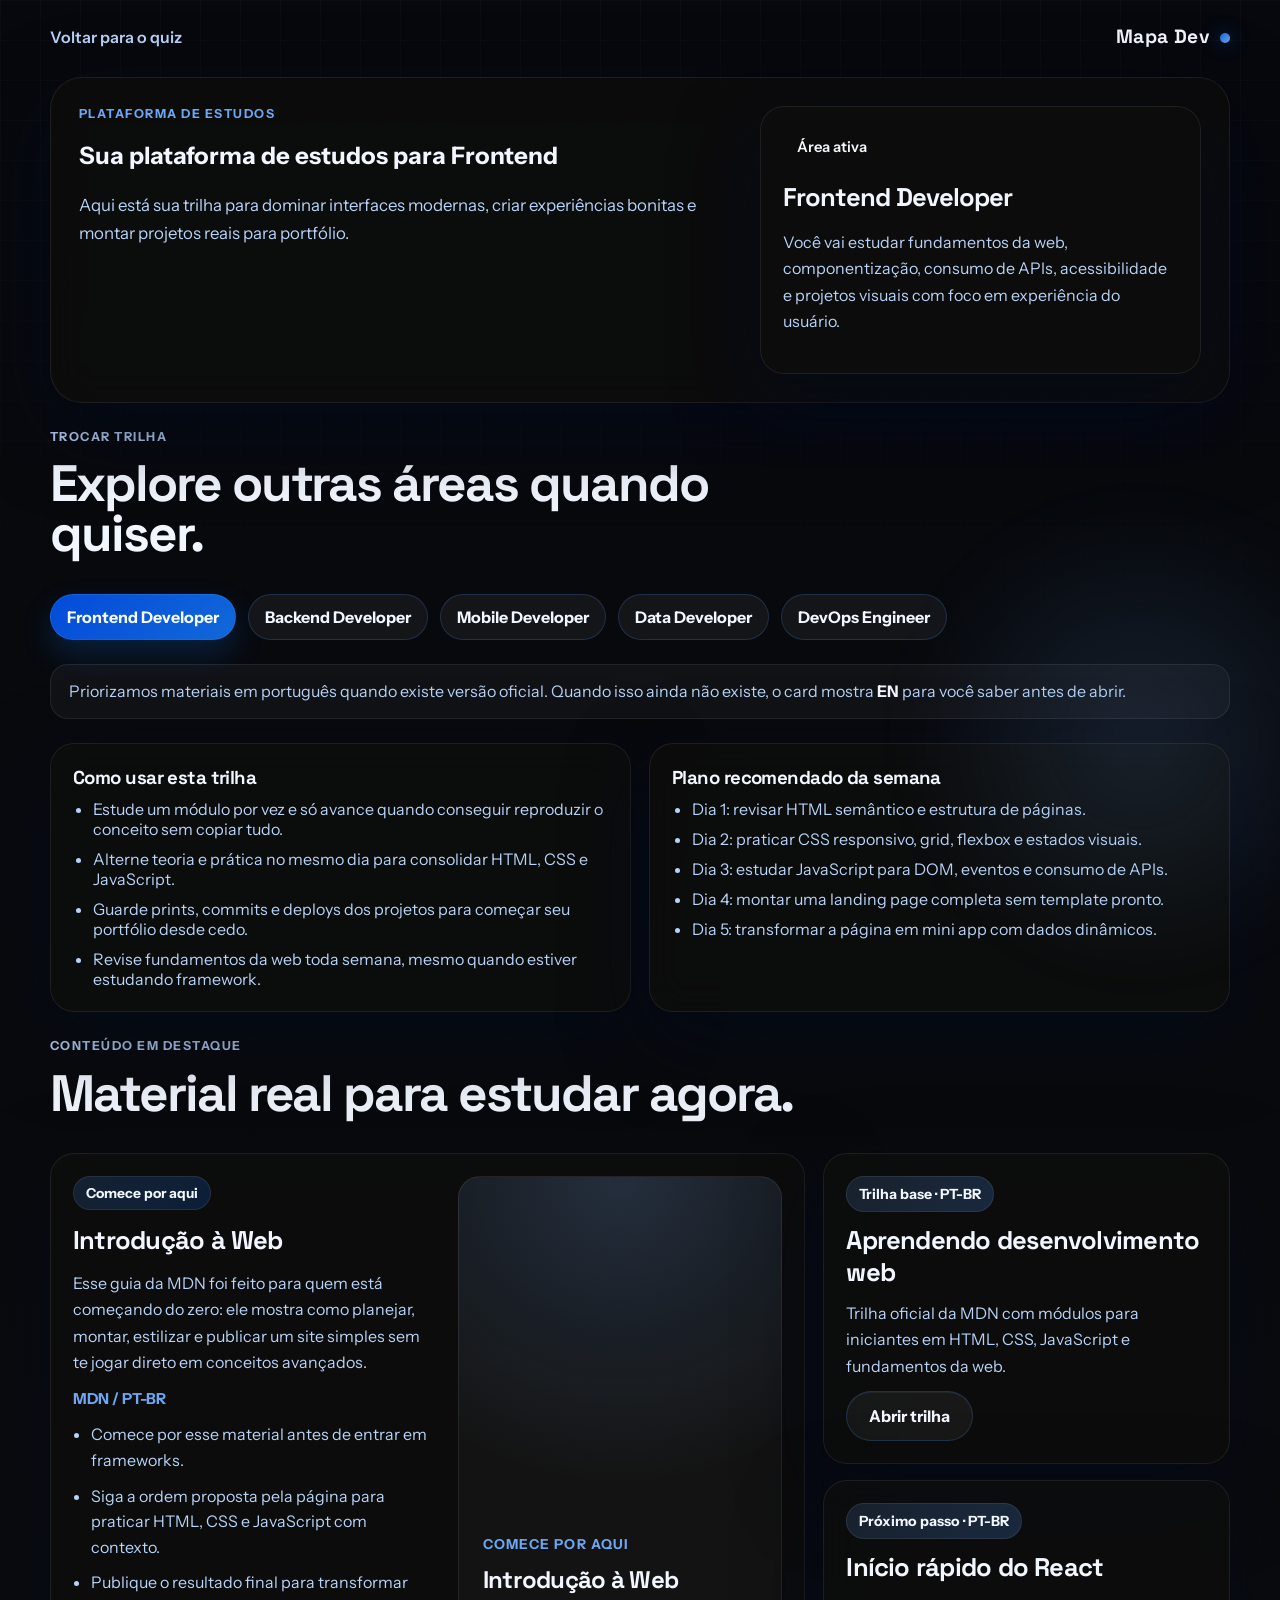
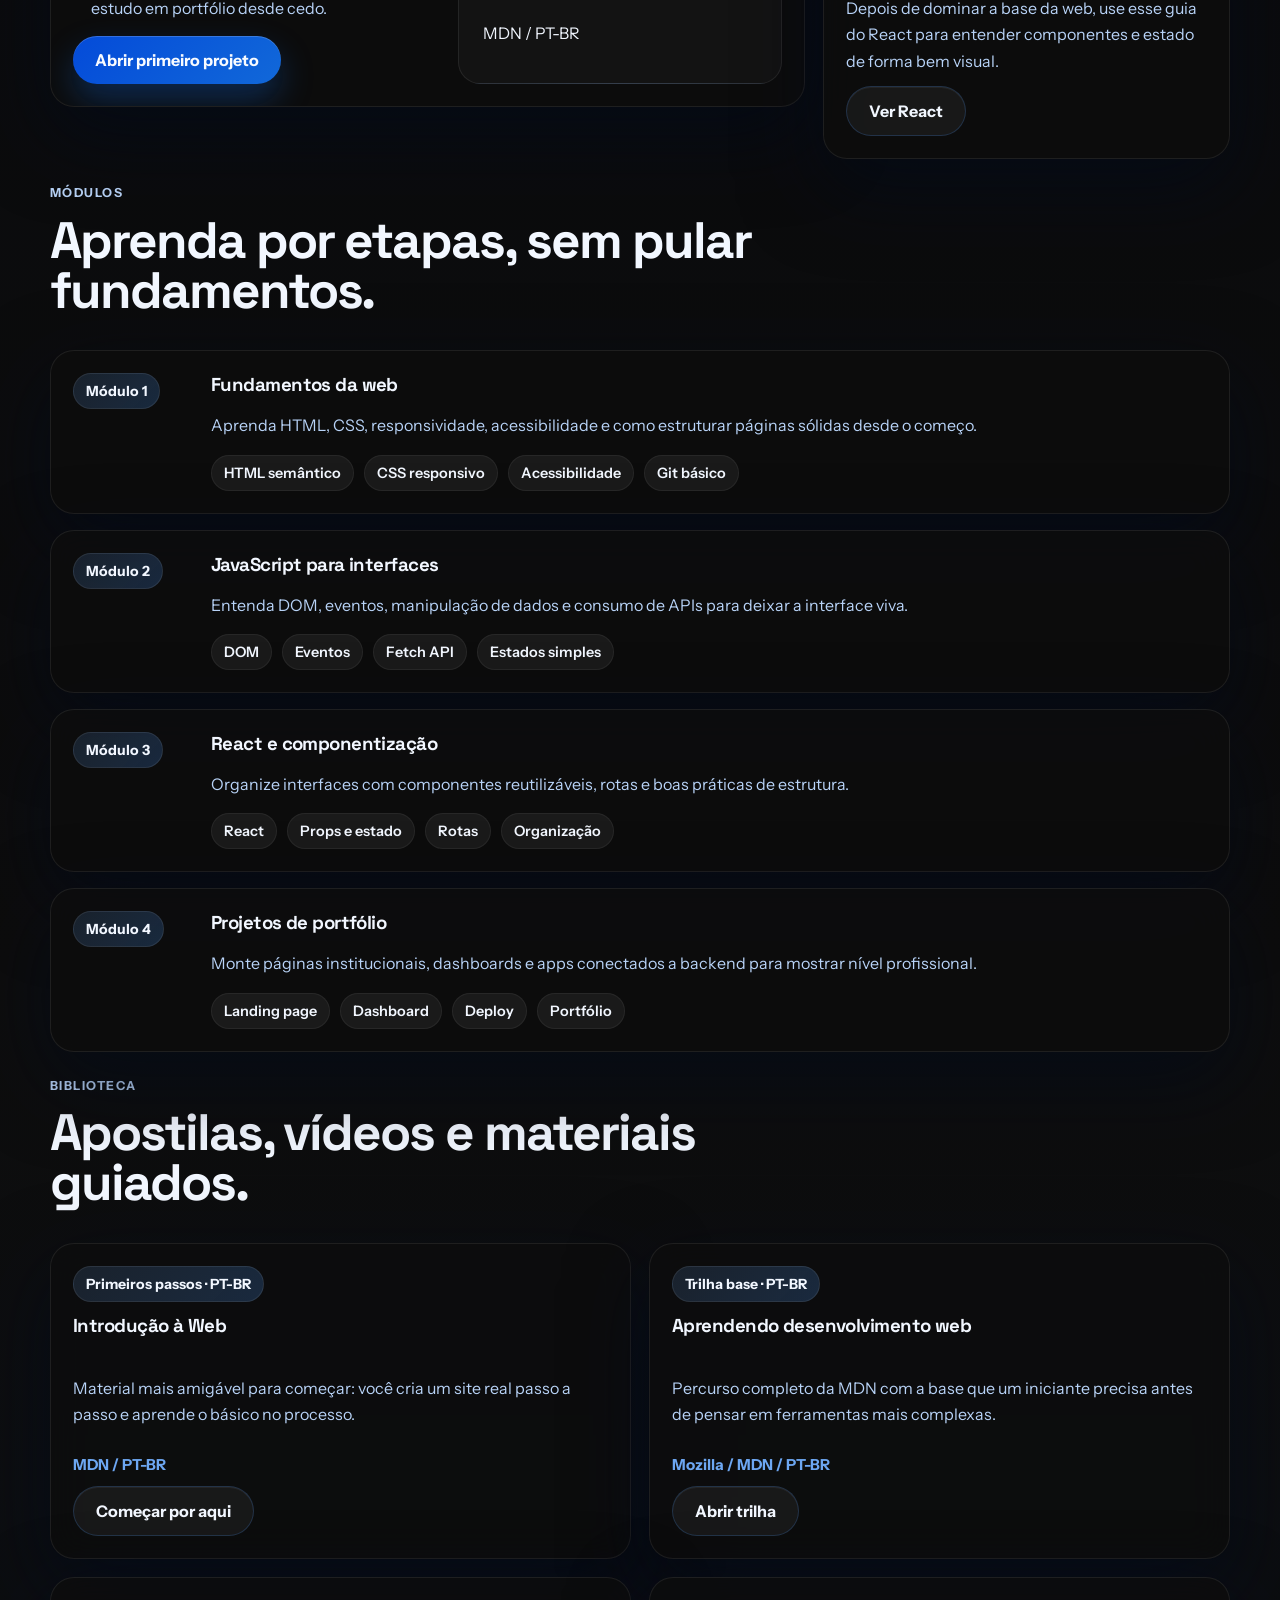
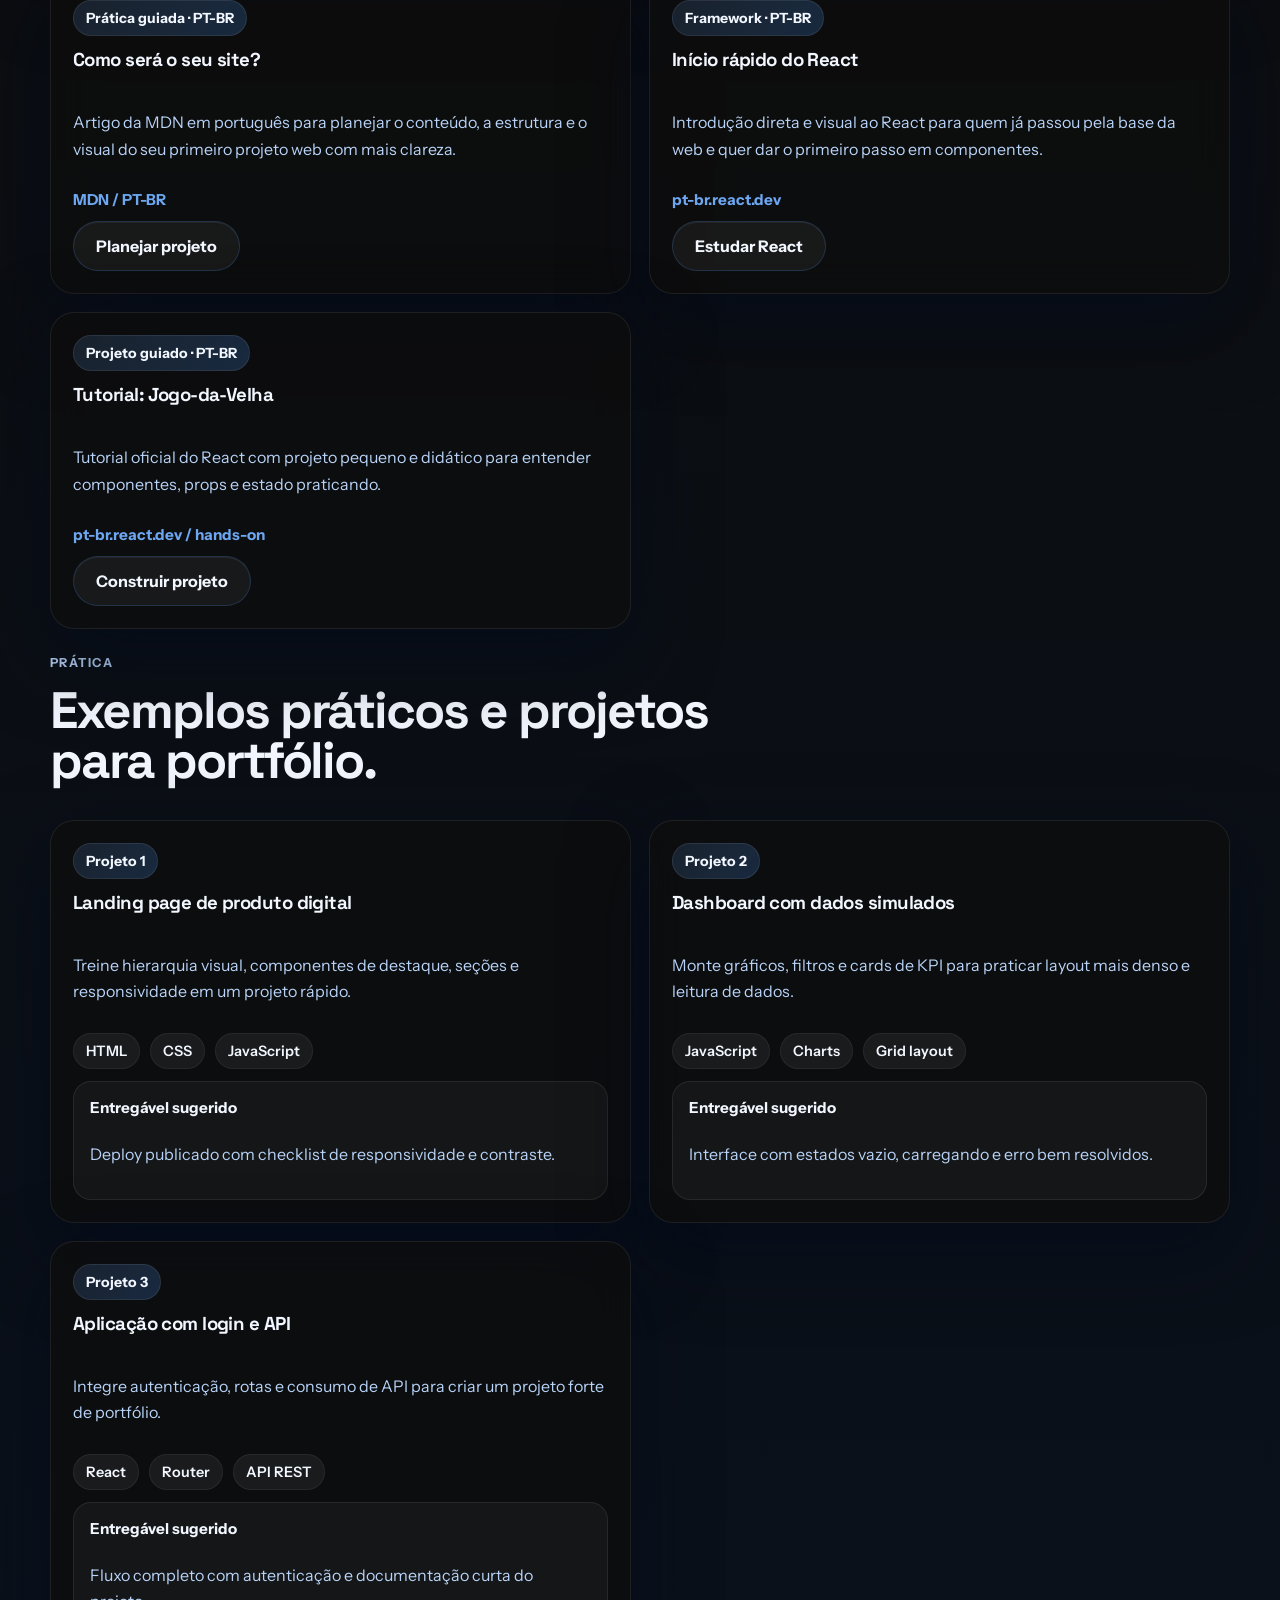
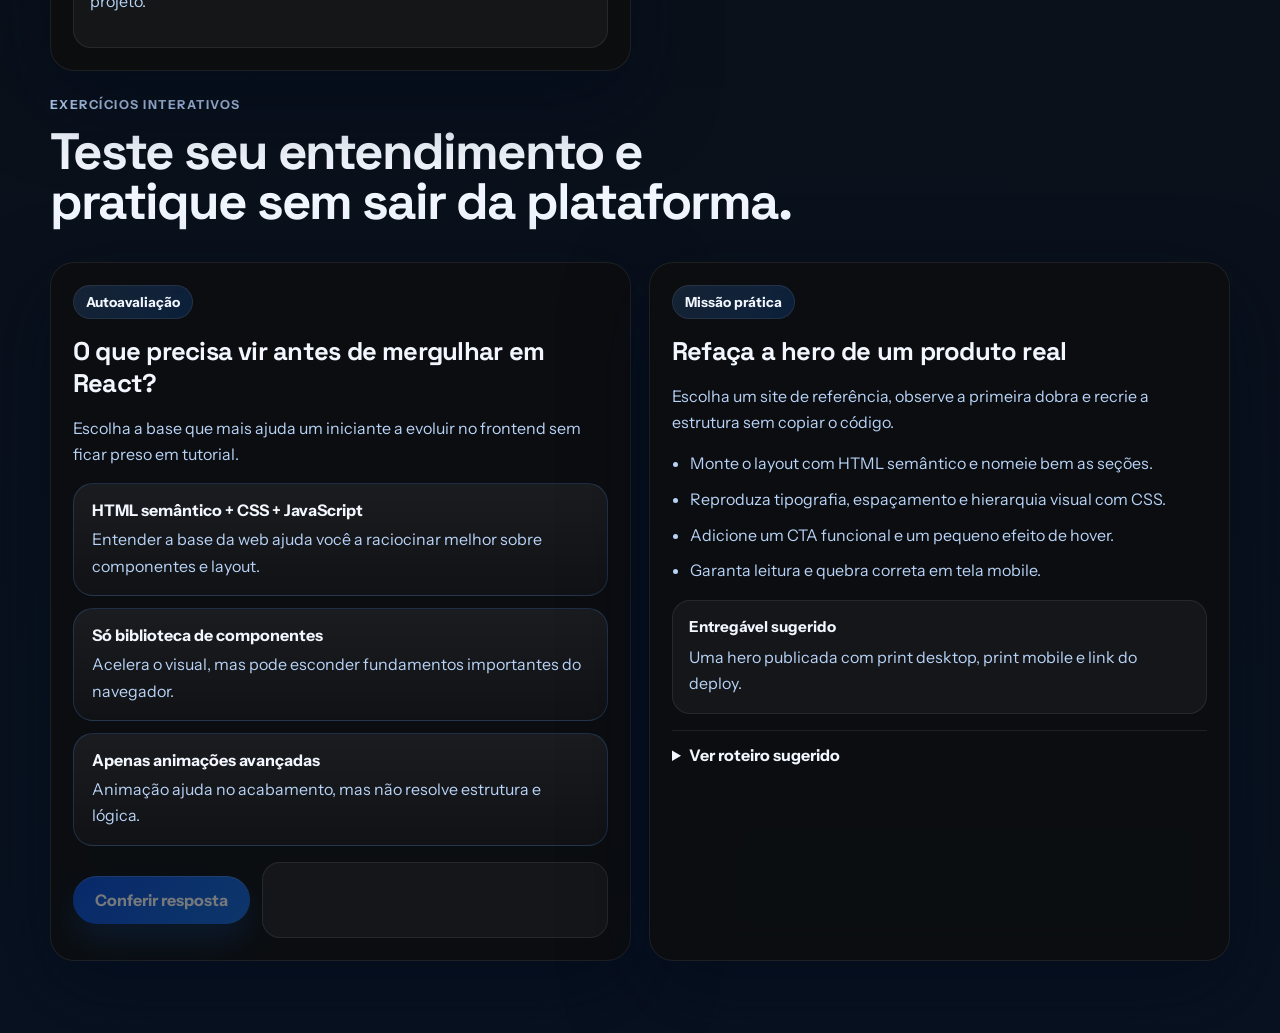
==== estudos.html @ 2885b3f9 "Initial commit: Mapa Dev platform" ====
<!DOCTYPE html>
<html lang="pt-BR">

<head>
  <meta charset="UTF-8" />
  <meta name="viewport" content="width=device-width, initial-scale=1.0" />
  <title>Mapa Dev | Plataforma de estudos</title>
  <meta name="description"
    content="Acesse uma trilha de estudos personalizada com módulos, apostilas, vídeos e práticas para evoluir na sua área tech." />
  <link rel="preconnect" href="https://fonts.googleapis.com" />
  <link rel="preconnect" href="https://fonts.gstatic.com" crossorigin />
  <link
    href="https://fonts.googleapis.com/css2?family=Space+Grotesk:wght@400;500;700&family=Instrument+Sans:wght@400;500;600;700&display=swap"
    rel="stylesheet" />
  <link rel="stylesheet" href="styles.css" />
</head>

<body>
  <div class="page-shell study-shell">
    <header class="study-topbar">
      <a class="back-link" href="index.html">Voltar para o quiz</a>
      <span class="brand">Mapa Dev</span>
    </header>

    <main class="study-main">
      <section class="study-hero-card">
        <div class="study-hero-copy">
          <p class="eyebrow">Plataforma de estudos</p>
          <h1 id="studyHeroTitle">Sua área de estudos personalizada</h1>
          <p id="studyHeroDescription" class="hero-text">
            Selecione uma área para visualizar módulos, conteúdos e práticas recomendadas.
          </p>
        </div>

        <div class="study-meta-card">
          <span class="card-label">Área ativa</span>
          <strong id="studyAreaLabel">Escolha uma trilha</strong>
          <p id="studyAreaSupport">
            O plano abaixo organiza o que estudar primeiro, o que praticar e como montar portfólio.
          </p>
        </div>
      </section>

      <section class="study-switcher-section">
        <div class="section-heading compact-heading">
          <p class="eyebrow">Trocar trilha</p>
          <h2>Explore outras áreas quando quiser.</h2>
        </div>
        <div class="study-switcher" id="studySwitcher"></div>
      </section>

      <section class="study-language-banner">
        <p>
          Priorizamos materiais em português quando existe versão oficial. Quando isso ainda não
          existe, o card mostra <strong>EN</strong> para você saber antes de abrir.
        </p>
      </section>

      <section class="study-overview-grid">
        <article class="study-card">
          <h3>Como usar esta trilha</h3>
          <ul class="detail-list" id="weeklyChecklist"></ul>
        </article>

        <article class="study-card">
          <h3>Plano recomendado da semana</h3>
          <ul class="detail-list" id="weeklyPlan"></ul>
        </article>
      </section>

      <section class="study-section">
        <div class="section-heading compact-heading">
          <p class="eyebrow">Conteúdo em destaque</p>
          <h2>Material real para estudar agora.</h2>
        </div>
        <div id="featuredContent" class="featured-content"></div>
      </section>

      <section class="study-section">
        <div class="section-heading compact-heading">
          <p class="eyebrow">Módulos</p>
          <h2>Aprenda por etapas, sem pular fundamentos.</h2>
        </div>
        <div class="module-list" id="moduleList"></div>
      </section>

      <section class="study-section">
        <div class="section-heading compact-heading">
          <p class="eyebrow">Biblioteca</p>
          <h2>Apostilas, vídeos e materiais guiados.</h2>
        </div>
        <div class="resource-grid" id="resourceGrid"></div>
      </section>

      <section class="study-section">
        <div class="section-heading compact-heading">
          <p class="eyebrow">Prática</p>
          <h2>Exemplos práticos e projetos para portfólio.</h2>
        </div>
        <div class="project-grid" id="projectGrid"></div>
      </section>

      <section class="study-section">
        <div class="section-heading compact-heading">
          <p class="eyebrow">Exercícios interativos</p>
          <h2>Teste seu entendimento e pratique sem sair da plataforma.</h2>
        </div>
        <div class="exercise-grid" id="exerciseGrid"></div>
      </section>
    </main>
  </div>

  <script src="study.js"></script>
</body>

</html>
---- styles.css ----
:root {
  --bg: #0d0d0d;
  --bg-soft: #044bd9;
  --surface: rgba(13, 13, 13, 0.78);
  --surface-strong: rgba(8, 36, 89, 0.9);
  --surface-soft: rgba(109, 167, 242, 0.06);
  --ink: #f2f7ff;
  --muted: #b8d3f7;
  --line: rgba(75, 148, 242, 0.22);
  --primary: #1168d9;
  --primary-dark: #044bd9;
  --secondary: #6da7f2;
  --secondary-soft: rgba(109, 167, 242, 0.14);
  --accent: #4b94f2;
  --accent-soft: rgba(75, 148, 242, 0.22);
  --gold: #6da7f2;
  --shadow: 0 28px 80px rgba(2, 10, 28, 0.58);
  --radius-xl: 32px;
  --radius-lg: 24px;
  --radius-md: 18px;
  --max-width: 1180px;
}

* {
  box-sizing: border-box;
}

html {
  scroll-behavior: smooth;
}

body {
  margin: 0;
  font-family: "Instrument Sans", sans-serif;
  color: var(--ink);
  background:
    radial-gradient(circle at 12% 12%, rgba(17, 104, 217, 0.26), transparent 0 22%),
    radial-gradient(circle at 88% 12%, rgba(4, 75, 217, 0.22), transparent 0 24%),
    radial-gradient(circle at 50% 65%, rgba(109, 167, 242, 0.12), transparent 0 32%),
    linear-gradient(180deg, #06080d 0%, #0d0d0d 44%, #081220 100%);
  min-height: 100vh;
  overflow-x: hidden;
}

body::before {
  content: "";
  position: fixed;
  inset: 0;
  pointer-events: none;
  background-image:
    linear-gradient(rgba(255, 255, 255, 0.035) 1px, transparent 1px),
    linear-gradient(90deg, rgba(255, 255, 255, 0.035) 1px, transparent 1px);
  background-size: 40px 40px;
  mask-image: linear-gradient(180deg, rgba(0, 0, 0, 0.62), transparent 92%);
}

body::after {
  content: "";
  position: fixed;
  inset: auto -10vw -12vh auto;
  width: 42vw;
  height: 42vw;
  border-radius: 50%;
  background: radial-gradient(circle, rgba(109, 167, 242, 0.14), transparent 62%);
  filter: blur(28px);
  pointer-events: none;
}

.page-shell {
  width: min(calc(100% - 32px), var(--max-width));
  margin: 0 auto;
  padding-bottom: 72px;
  position: relative;
}

.topbar {
  display: flex;
  justify-content: space-between;
  align-items: center;
  padding: 24px 0 10px;
  animation: rise-in 700ms ease both;
}

.brand {
  font-family: "Space Grotesk", sans-serif;
  font-size: 1.2rem;
  font-weight: 700;
  letter-spacing: 0.02em;
  position: relative;
}

.brand::after {
  content: "";
  display: inline-block;
  width: 10px;
  height: 10px;
  margin-left: 10px;
  border-radius: 50%;
  background: linear-gradient(135deg, var(--primary), var(--gold));
  box-shadow: 0 0 18px rgba(17, 104, 217, 0.6);
}

.topbar-link {
  color: var(--ink);
  text-decoration: none;
  font-weight: 600;
  position: relative;
}

.topbar-link::after {
  content: "";
  position: absolute;
  left: 0;
  bottom: -4px;
  width: 100%;
  height: 2px;
  background: linear-gradient(90deg, var(--accent), transparent);
  transform: scaleX(0);
  transform-origin: left;
  transition: transform 220ms ease;
}

.topbar-link:hover::after {
  transform: scaleX(1);
}

.hero {
  padding: 10px 0 48px;
  position: relative;
}

.hero::before,
.hero::after {
  content: "";
  position: absolute;
  border-radius: 50%;
  filter: blur(8px);
  pointer-events: none;
}

.hero::before {
  width: 280px;
  height: 280px;
  right: 6%;
  top: 14%;
  background: radial-gradient(circle, rgba(17, 104, 217, 0.24), transparent 72%);
  animation: float-orb 8s ease-in-out infinite;
}

.hero::after {
  width: 210px;
  height: 210px;
  left: -30px;
  top: 90px;
  background: radial-gradient(circle, rgba(109, 167, 242, 0.16), transparent 70%);
  animation: float-orb 10s ease-in-out infinite reverse;
}

.hero-grid {
  display: grid;
  grid-template-columns: minmax(0, 1.25fr) minmax(280px, 0.75fr);
  gap: 28px;
  align-items: center;
  padding-top: 18px;
}

.eyebrow {
  margin: 0 0 12px;
  text-transform: uppercase;
  letter-spacing: 0.12em;
  font-size: 0.78rem;
  font-weight: 700;
  color: var(--secondary);
}

.hero-copy h1,
.section-heading h2,
.quiz-intro h2 {
  margin: 0;
  font-family: "Space Grotesk", sans-serif;
  line-height: 0.98;
  letter-spacing: -0.04em;
}

.hero-copy h1 {
  font-size: clamp(3rem, 6vw, 5.4rem);
  max-width: 12ch;
  text-shadow: 0 6px 32px rgba(3, 7, 18, 0.45);
}

.hero-text,
.quiz-intro p,
.section-heading p,
.area-card p,
.result-panel li,
.timeline-copy p,
.result-hero p {
  color: var(--muted);
  line-height: 1.65;
}

.hero-text {
  max-width: 58ch;
  margin: 22px 0 0;
  font-size: 1.05rem;
}

.hero-copy > * {
  opacity: 0;
  animation: rise-in 760ms ease both;
}

.hero-copy .eyebrow {
  animation-delay: 60ms;
}

.hero-copy h1 {
  animation-delay: 140ms;
}

.hero-copy .hero-text {
  animation-delay: 230ms;
}

.hero-copy .hero-actions {
  animation-delay: 320ms;
}

.hero-copy .hero-highlights {
  animation-delay: 410ms;
}

.hero-actions,
.quiz-actions {
  display: flex;
  gap: 14px;
  flex-wrap: wrap;
}

.hero-actions {
  margin-top: 28px;
}

.button {
  border: 0;
  border-radius: 999px;
  padding: 14px 22px;
  font: inherit;
  font-weight: 700;
  cursor: pointer;
  text-decoration: none;
  transition:
    transform 180ms ease,
    box-shadow 180ms ease,
    background 180ms ease,
    border-color 180ms ease,
    filter 180ms ease;
}

.button:hover {
  transform: translateY(-3px) scale(1.01);
}

.button:focus-visible,
.option-button:focus-visible {
  outline: 3px solid rgba(109, 167, 242, 0.34);
  outline-offset: 3px;
}

.button:disabled {
  cursor: not-allowed;
  opacity: 0.45;
  transform: none;
}

.button-primary {
  background: linear-gradient(135deg, var(--primary-dark), var(--primary));
  color: #f8fbff;
  box-shadow:
    0 16px 34px rgba(17, 104, 217, 0.32),
    inset 0 1px 0 rgba(255, 255, 255, 0.18);
}

.button-primary:hover {
  background: linear-gradient(135deg, var(--primary), var(--accent));
  filter: saturate(1.08);
}

.button-secondary {
  background: rgba(255, 255, 255, 0.05);
  color: var(--ink);
  border: 1px solid var(--line);
  box-shadow: inset 0 1px 0 rgba(255, 255, 255, 0.06);
}

.hero-highlights {
  list-style: none;
  margin: 26px 0 0;
  padding: 0;
  display: flex;
  flex-wrap: wrap;
  gap: 12px;
}

.hero-highlights li,
.area-tag,
.card-label {
  display: inline-flex;
  align-items: center;
  gap: 8px;
  border-radius: 999px;
  padding: 9px 14px;
  font-size: 0.92rem;
  font-weight: 600;
}

.hero-highlights li {
  background: rgba(75, 148, 242, 0.08);
  border: 1px solid rgba(75, 148, 242, 0.16);
  backdrop-filter: blur(14px);
  box-shadow: inset 0 1px 0 rgba(255, 255, 255, 0.04);
}

.hero-panel {
  display: grid;
  gap: 18px;
}

.floating-card,
.area-card,
.quiz-card,
.result-panel,
.timeline-panel,
.result-hero {
  background: var(--surface);
  border: 1px solid rgba(255, 255, 255, 0.08);
  box-shadow: var(--shadow);
  backdrop-filter: blur(18px);
}

.floating-card {
  border-radius: var(--radius-xl);
  padding: 24px;
  position: relative;
  overflow: hidden;
  isolation: isolate;
  animation: rise-in 780ms ease both;
}

.floating-card::before,
.quiz-card::before,
.result-hero::before,
.timeline-panel::before {
  content: "";
  position: absolute;
  inset: 0;
  background: linear-gradient(125deg, rgba(255, 255, 255, 0.08), transparent 28%, transparent 72%, rgba(255, 255, 255, 0.05));
  pointer-events: none;
}

.accent-card {
  background:
    linear-gradient(145deg, rgba(4, 75, 217, 0.96), rgba(75, 148, 242, 0.92)),
    radial-gradient(circle at top right, rgba(255, 255, 255, 0.16), transparent 35%),
    var(--surface);
  color: #fff8f3;
  transform-origin: center;
  animation-delay: 180ms;
}

.accent-card .card-label {
  width: fit-content;
  background: rgba(255, 255, 255, 0.16);
  color: #fffdf7;
}

.accent-card strong {
  display: block;
  margin: 18px 0 10px;
  font-family: "Space Grotesk", sans-serif;
  font-size: 1.8rem;
  line-height: 1.05;
  letter-spacing: -0.04em;
}

.stats-card {
  display: grid;
  grid-template-columns: repeat(3, 1fr);
  gap: 14px;
  animation-delay: 290ms;
}

.stat-value {
  display: block;
  font-family: "Space Grotesk", sans-serif;
  font-size: 2rem;
  font-weight: 700;
  color: #ffffff;
  text-shadow: 0 0 18px rgba(75, 148, 242, 0.32);
}

.stat-label {
  color: var(--muted);
  font-size: 0.92rem;
}

.section {
  padding: 28px 0;
  position: relative;
}

.section-heading {
  max-width: 760px;
  margin-bottom: 22px;
}

.section-heading h2,
.quiz-intro h2 {
  font-size: clamp(2rem, 4vw, 3.2rem);
}

.area-grid {
  display: grid;
  grid-template-columns: repeat(5, minmax(0, 1fr));
  gap: 16px;
}

.area-card {
  border-radius: var(--radius-lg);
  padding: 22px;
  min-height: 180px;
  position: relative;
  overflow: hidden;
  transition:
    transform 220ms ease,
    border-color 220ms ease,
    box-shadow 220ms ease,
    background 220ms ease;
}

.area-card::after {
  content: "";
  position: absolute;
  inset: auto -15% -40% auto;
  width: 130px;
  height: 130px;
  border-radius: 50%;
  background: radial-gradient(circle, rgba(255, 255, 255, 0.16), transparent 70%);
  pointer-events: none;
}

.area-card:hover {
  transform: translateY(-7px);
  border-color: rgba(255, 255, 255, 0.18);
  box-shadow: 0 24px 70px rgba(2, 6, 23, 0.45);
}

.area-tag {
  margin-bottom: 18px;
  border: 1px solid rgba(255, 255, 255, 0.09);
}

.area-frontend {
  background: rgba(4, 75, 217, 0.18);
}

.area-backend {
  background: rgba(17, 104, 217, 0.18);
}

.area-mobile {
  background: rgba(109, 167, 242, 0.16);
}

.area-data {
  background: rgba(75, 148, 242, 0.14);
}

.area-devops {
  background: rgba(17, 104, 217, 0.12);
}

.quiz-section {
  padding-top: 44px;
}

.quiz-layout {
  display: grid;
  grid-template-columns: minmax(0, 0.85fr) minmax(0, 1.15fr);
  gap: 28px;
  align-items: start;
}

.quiz-card {
  border-radius: var(--radius-xl);
  padding: 26px;
  position: relative;
  overflow: hidden;
}

.quiz-meta {
  display: grid;
  gap: 12px;
  margin-bottom: 24px;
}

.quiz-meta span {
  font-size: 0.95rem;
  font-weight: 700;
  color: var(--secondary);
}

.progress-track {
  width: 100%;
  height: 10px;
  border-radius: 999px;
  background: rgba(255, 255, 255, 0.08);
  overflow: hidden;
  box-shadow: inset 0 1px 2px rgba(0, 0, 0, 0.25);
}

.progress-fill {
  height: 100%;
  width: 16.66%;
  border-radius: inherit;
  background: linear-gradient(90deg, var(--primary-dark), var(--primary), var(--secondary));
  background-size: 200% 100%;
  transition: width 220ms ease;
  animation: shimmer 4s linear infinite;
}

.question-title {
  margin: 0 0 20px;
  font-family: "Space Grotesk", sans-serif;
  font-size: clamp(1.5rem, 2vw, 2rem);
  line-height: 1.1;
  letter-spacing: -0.03em;
}

.options-list {
  display: grid;
  gap: 12px;
}

.option-button {
  display: grid;
  gap: 6px;
  width: 100%;
  text-align: left;
  padding: 18px 18px 18px 20px;
  border-radius: 20px;
  border: 1px solid var(--line);
  background:
    linear-gradient(180deg, rgba(255, 255, 255, 0.05), transparent),
    var(--surface-strong);
  color: inherit;
  font: inherit;
  cursor: pointer;
  transition: transform 180ms ease, border-color 180ms ease, box-shadow 180ms ease,
    background 180ms ease;
  position: relative;
  overflow: hidden;
}

.option-button:hover {
  transform: translateX(4px);
  border-color: rgba(75, 148, 242, 0.48);
  box-shadow:
    0 14px 36px rgba(2, 6, 23, 0.26),
    inset 0 1px 0 rgba(255, 255, 255, 0.05);
}

.option-button.selected {
  border-color: rgba(75, 148, 242, 0.58);
  background:
    linear-gradient(120deg, rgba(75, 148, 242, 0.18), rgba(4, 75, 217, 0.16)),
    var(--surface-strong);
  box-shadow:
    0 16px 36px rgba(2, 6, 23, 0.3),
    inset 0 0 0 1px rgba(75, 148, 242, 0.14);
}

.option-title {
  font-weight: 700;
}

.option-copy {
  color: var(--muted);
  font-size: 0.96rem;
  line-height: 1.5;
}

.quiz-actions {
  margin-top: 24px;
  justify-content: space-between;
}

.hidden {
  display: none;
}

.result-section {
  padding-top: 50px;
}

.result-hero {
  border-radius: var(--radius-xl);
  padding: 28px;
  margin-bottom: 22px;
  background:
    radial-gradient(circle at top right, rgba(255, 255, 255, 0.12), transparent 30%),
    linear-gradient(125deg, rgba(109, 167, 242, 0.14), rgba(75, 148, 242, 0.12), rgba(4, 75, 217, 0.22)),
    var(--surface);
  position: relative;
  overflow: hidden;
}

.result-hero h3 {
  margin: 0;
  font-family: "Space Grotesk", sans-serif;
  font-size: clamp(1.9rem, 3vw, 2.8rem);
  letter-spacing: -0.04em;
}

.result-grid {
  display: grid;
  grid-template-columns: repeat(2, minmax(0, 1fr));
  gap: 18px;
  margin-bottom: 18px;
}

.result-panel,
.timeline-panel {
  border-radius: var(--radius-lg);
  padding: 24px;
  position: relative;
  overflow: hidden;
}

.result-panel h3,
.timeline-heading h3 {
  margin: 0 0 14px;
  font-family: "Space Grotesk", sans-serif;
  letter-spacing: -0.03em;
}

.detail-list {
  margin: 0;
  padding-left: 20px;
}

.detail-list li + li {
  margin-top: 10px;
}

.timeline-heading {
  display: flex;
  align-items: center;
  justify-content: space-between;
  gap: 16px;
  margin-bottom: 18px;
}

.timeline {
  display: grid;
  gap: 16px;
}

.timeline-item {
  display: grid;
  grid-template-columns: 90px minmax(0, 1fr);
  gap: 16px;
  padding: 18px;
  border-radius: 22px;
  background: rgba(255, 255, 255, 0.045);
  border: 1px solid rgba(255, 255, 255, 0.08);
  transition:
    transform 220ms ease,
    border-color 220ms ease,
    background 220ms ease;
}

.timeline-item:hover {
  transform: translateX(6px);
  border-color: rgba(109, 167, 242, 0.28);
  background: rgba(255, 255, 255, 0.06);
}

.timeline-phase {
  display: inline-flex;
  align-items: center;
  justify-content: center;
  height: fit-content;
  border-radius: 16px;
  padding: 10px 12px;
  background: linear-gradient(135deg, var(--secondary-soft), var(--accent-soft));
  color: #f5f1ff;
  font-weight: 700;
  font-size: 0.92rem;
  border: 1px solid rgba(255, 255, 255, 0.08);
}

.timeline-copy strong {
  display: block;
  margin-bottom: 8px;
  font-size: 1.08rem;
}

.timeline-copy p {
  margin: 0 0 14px;
}

.pill-row {
  display: flex;
  gap: 10px;
  flex-wrap: wrap;
}

.pill-row span {
  padding: 8px 12px;
  border-radius: 999px;
  background: rgba(255, 255, 255, 0.06);
  color: var(--ink);
  font-size: 0.9rem;
  font-weight: 600;
  border: 1px solid rgba(255, 255, 255, 0.06);
}

.result-actions {
  display: grid;
  gap: 10px;
  margin: 0 0 22px;
}

.result-note {
  margin: 0;
  color: var(--muted);
}

.study-shell {
  padding-top: 24px;
}

.study-topbar {
  display: flex;
  align-items: center;
  justify-content: space-between;
  gap: 16px;
  margin-bottom: 28px;
  animation: rise-in 700ms ease both;
}

.back-link {
  color: var(--muted);
  text-decoration: none;
  font-weight: 600;
}

.study-main {
  display: grid;
  gap: 24px;
}

.study-section,
.study-switcher-section {
  display: grid;
  gap: 18px;
}

.study-language-banner {
  padding: 14px 18px;
  border-radius: 18px;
  background: rgba(255, 255, 255, 0.04);
  border: 1px solid rgba(255, 255, 255, 0.08);
}

.study-language-banner p {
  margin: 0;
  color: var(--muted);
  line-height: 1.6;
}

.study-language-banner strong {
  color: var(--ink);
}

.study-hero-card,
.study-card,
.module-card,
.resource-card,
.project-card,
.study-meta-card,
.featured-card,
.featured-side-card,
.exercise-card {
  background: var(--surface);
  border: 1px solid rgba(255, 255, 255, 0.08);
  box-shadow: var(--shadow);
  backdrop-filter: blur(18px);
}

.study-hero-card {
  display: grid;
  grid-template-columns: minmax(0, 1.2fr) minmax(280px, 0.8fr);
  gap: 20px;
  border-radius: var(--radius-xl);
  padding: 28px;
  animation: rise-in 800ms ease both;
}

.study-meta-card,
.study-card,
.module-card,
.resource-card,
.project-card,
.featured-card,
.featured-side-card,
.exercise-card {
  border-radius: var(--radius-lg);
  padding: 22px;
}

.study-meta-card strong {
  display: block;
  margin: 16px 0 10px;
  font-family: "Space Grotesk", sans-serif;
  font-size: 1.6rem;
  letter-spacing: -0.04em;
}

.compact-heading {
  margin-bottom: 16px;
}

.study-switcher {
  display: flex;
  flex-wrap: wrap;
  gap: 12px;
}

.switch-pill {
  border: 1px solid var(--line);
  background: rgba(255, 255, 255, 0.05);
  color: var(--ink);
  border-radius: 999px;
  padding: 12px 16px;
  font: inherit;
  font-weight: 700;
  cursor: pointer;
  transition:
    transform 180ms ease,
    border-color 180ms ease,
    background 180ms ease,
    box-shadow 180ms ease;
}

.switch-pill:hover {
  transform: translateY(-2px);
  border-color: rgba(109, 167, 242, 0.38);
}

.switch-pill.active {
  background: linear-gradient(135deg, var(--primary-dark), var(--primary));
  color: #f8fbff;
  box-shadow: 0 14px 30px rgba(17, 104, 217, 0.24);
}

.study-overview-grid,
.resource-grid,
.project-grid,
.exercise-grid {
  display: grid;
  grid-template-columns: repeat(2, minmax(0, 1fr));
  gap: 18px;
}

.featured-content,
.featured-layout {
  display: grid;
  gap: 18px;
}

.featured-layout {
  grid-template-columns: minmax(0, 1.3fr) minmax(260px, 0.7fr);
  align-items: start;
}

.featured-card {
  position: relative;
  overflow: hidden;
}

.featured-primary {
  display: grid;
  grid-template-columns: minmax(0, 1fr) minmax(260px, 0.9fr);
  gap: 24px;
  align-items: stretch;
}

.featured-copy,
.featured-side-card,
.exercise-card {
  min-width: 0;
}

.featured-copy {
  display: grid;
  gap: 14px;
  align-content: start;
}

.featured-badge,
.exercise-kind {
  display: inline-flex;
  width: fit-content;
  align-items: center;
  justify-content: center;
  padding: 8px 12px;
  border-radius: 999px;
  background: linear-gradient(135deg, rgba(75, 148, 242, 0.16), rgba(17, 104, 217, 0.22));
  border: 1px solid rgba(255, 255, 255, 0.08);
  color: var(--ink);
  font-size: 0.86rem;
  font-weight: 700;
}

.featured-copy h3,
.featured-side-card h3,
.exercise-card h3 {
  margin: 0;
  font-family: "Space Grotesk", sans-serif;
  font-size: clamp(1.35rem, 2vw, 2rem);
  letter-spacing: -0.03em;
}

.featured-copy p,
.featured-side-card p,
.exercise-card p,
.exercise-option span,
.mission-solution p {
  margin: 0;
  color: var(--muted);
  line-height: 1.65;
}

.featured-meta {
  color: var(--secondary);
  font-size: 0.95rem;
}

.featured-bullets,
.mission-list {
  margin: 0;
  padding-left: 18px;
  display: grid;
  gap: 10px;
}

.featured-bullets li,
.mission-list li {
  color: var(--muted);
  line-height: 1.6;
}

.featured-actions,
.resource-actions,
.exercise-footer {
  display: flex;
  flex-wrap: wrap;
  gap: 12px;
  align-items: center;
}

.featured-actions,
.resource-actions {
  margin-top: auto;
}

.resource-link {
  display: inline-flex;
  align-items: center;
  justify-content: center;
  width: fit-content;
  max-width: 100%;
  text-align: center;
  white-space: normal;
}

.featured-media {
  border-radius: 22px;
  overflow: hidden;
  background:
    radial-gradient(circle at top, rgba(109, 167, 242, 0.18), transparent 58%),
    rgba(255, 255, 255, 0.03);
  border: 1px solid rgba(255, 255, 255, 0.08);
  min-height: 280px;
}

.featured-media iframe {
  display: block;
  width: 100%;
  height: 100%;
  min-height: 280px;
  border: 0;
}

.featured-placeholder {
  display: grid;
  align-content: end;
  gap: 12px;
  padding: 24px;
}

.featured-placeholder strong {
  font-family: "Space Grotesk", sans-serif;
  font-size: 1.5rem;
  letter-spacing: -0.03em;
}

.featured-placeholder-label {
  color: var(--secondary);
  font-size: 0.86rem;
  font-weight: 700;
  text-transform: uppercase;
  letter-spacing: 0.08em;
}

.featured-side-list {
  display: grid;
  gap: 16px;
}

.featured-side-card {
  display: grid;
  gap: 12px;
}

.module-list {
  display: grid;
  gap: 16px;
}

.module-card {
  display: grid;
  grid-template-columns: 120px minmax(0, 1fr);
  gap: 18px;
  align-items: start;
}

.module-stage,
.resource-type,
.project-level {
  display: inline-flex;
  width: fit-content;
  align-items: center;
  justify-content: center;
  padding: 8px 12px;
  border-radius: 999px;
  background: linear-gradient(135deg, var(--secondary-soft), var(--accent-soft));
  color: var(--ink);
  font-size: 0.88rem;
  font-weight: 700;
  border: 1px solid rgba(255, 255, 255, 0.08);
}

.module-content h3,
.resource-card h3,
.project-card h3,
.study-card h3 {
  margin: 0 0 10px;
  font-family: "Space Grotesk", sans-serif;
  letter-spacing: -0.03em;
}

.module-content p,
.resource-card p,
.project-card p,
.study-meta-card p {
  color: var(--muted);
  line-height: 1.65;
}

.resource-card,
.project-card {
  display: grid;
  gap: 12px;
}

.project-deliverable,
.mission-deliverable,
.exercise-feedback {
  display: grid;
  gap: 8px;
  padding: 16px;
  border-radius: 18px;
  background: rgba(255, 255, 255, 0.04);
  border: 1px solid rgba(255, 255, 255, 0.08);
}

.project-deliverable strong,
.mission-deliverable strong,
.exercise-feedback strong {
  color: var(--ink);
  font-size: 0.95rem;
}

.resource-card strong {
  color: var(--secondary);
  font-size: 0.95rem;
}

.study-card li,
.module-content li {
  color: var(--muted);
}

.study-hero-card,
.study-card,
.module-card,
.resource-card,
.project-card,
.featured-card,
.featured-side-card,
.exercise-card {
  animation: rise-in 820ms ease both;
}

.exercise-card {
  display: grid;
  gap: 16px;
}

.exercise-options {
  display: grid;
  gap: 12px;
}

.exercise-option {
  display: grid;
  gap: 6px;
  width: 100%;
  text-align: left;
  padding: 16px 18px;
  border-radius: 20px;
  border: 1px solid var(--line);
  background:
    linear-gradient(180deg, rgba(255, 255, 255, 0.04), transparent),
    rgba(255, 255, 255, 0.025);
  color: var(--ink);
  font: inherit;
  cursor: pointer;
  transition:
    transform 180ms ease,
    border-color 180ms ease,
    background 180ms ease,
    box-shadow 180ms ease,
    opacity 180ms ease;
}

.exercise-option:hover:not(:disabled) {
  transform: translateY(-2px);
  border-color: rgba(109, 167, 242, 0.42);
  box-shadow: 0 16px 30px rgba(2, 6, 23, 0.22);
}

.exercise-option strong {
  font-size: 1rem;
}

.exercise-option.is-selected {
  border-color: rgba(75, 148, 242, 0.56);
  background:
    linear-gradient(135deg, rgba(75, 148, 242, 0.16), rgba(4, 75, 217, 0.14)),
    rgba(255, 255, 255, 0.035);
}

.exercise-option.is-correct {
  border-color: rgba(76, 214, 151, 0.5);
  background:
    linear-gradient(135deg, rgba(76, 214, 151, 0.16), rgba(17, 104, 217, 0.08)),
    rgba(255, 255, 255, 0.035);
}

.exercise-option.is-wrong {
  border-color: rgba(255, 115, 140, 0.45);
  background:
    linear-gradient(135deg, rgba(255, 115, 140, 0.15), rgba(255, 255, 255, 0.03)),
    rgba(255, 255, 255, 0.03);
}

.exercise-option:disabled {
  cursor: default;
}

.exercise-footer {
  justify-content: space-between;
}

.exercise-feedback {
  flex: 1 1 260px;
  min-height: 76px;
}

.exercise-feedback.is-correct {
  border-color: rgba(76, 214, 151, 0.35);
}

.exercise-feedback.is-wrong {
  border-color: rgba(255, 115, 140, 0.32);
}

.mission-card {
  align-content: start;
}

.mission-solution {
  border-top: 1px solid rgba(255, 255, 255, 0.08);
  padding-top: 14px;
}

.mission-solution summary {
  cursor: pointer;
  font-weight: 700;
  color: var(--ink);
}

.mission-solution[open] summary {
  margin-bottom: 12px;
}

@media (max-width: 900px) {
  .study-hero-card,
  .study-overview-grid,
  .resource-grid,
  .project-grid,
  .exercise-grid,
  .module-card,
  .featured-layout,
  .featured-primary {
    grid-template-columns: 1fr;
  }

  .featured-media iframe {
    min-height: 240px;
  }
}

.quiz-card,
.quiz-intro,
.area-card,
.result-panel,
.timeline-panel,
.result-hero {
  animation: rise-in 850ms ease both;
}

.quiz-intro {
  animation-delay: 120ms;
}

.quiz-card {
  animation-delay: 220ms;
}

.area-card:nth-child(1) {
  animation-delay: 60ms;
}

.area-card:nth-child(2) {
  animation-delay: 120ms;
}

.area-card:nth-child(3) {
  animation-delay: 180ms;
}

.area-card:nth-child(4) {
  animation-delay: 240ms;
}

.area-card:nth-child(5) {
  animation-delay: 300ms;
}

.result-section:not(.hidden) .result-hero,
.result-section:not(.hidden) .result-panel,
.result-section:not(.hidden) .timeline-panel {
  animation: rise-in 650ms ease both;
}

@keyframes rise-in {
  from {
    opacity: 0;
    transform: translateY(18px);
  }

  to {
    opacity: 1;
    transform: translateY(0);
  }
}

@keyframes float-orb {
  0%,
  100% {
    transform: translate3d(0, 0, 0) scale(1);
  }

  50% {
    transform: translate3d(0, -18px, 0) scale(1.05);
  }
}

@keyframes shimmer {
  0% {
    background-position: 0% 50%;
  }

  100% {
    background-position: 200% 50%;
  }
}

@media (prefers-reduced-motion: reduce) {
  *,
  *::before,
  *::after {
    animation: none !important;
    transition: none !important;
    scroll-behavior: auto !important;
  }
}

@media (max-width: 1080px) {
  .hero-grid,
  .quiz-layout,
  .area-grid,
  .result-grid {
    grid-template-columns: 1fr;
  }

  .area-grid {
    grid-template-columns: repeat(2, minmax(0, 1fr));
  }
}

@media (max-width: 720px) {
  .page-shell {
    width: min(calc(100% - 22px), var(--max-width));
  }

  .topbar {
    padding-top: 18px;
  }

  .study-topbar {
    flex-direction: column;
    align-items: flex-start;
  }

  .hero-copy h1 {
    max-width: 100%;
  }

  .stats-card {
    grid-template-columns: 1fr;
  }

  .area-grid {
    grid-template-columns: 1fr;
  }

  .quiz-card,
  .floating-card,
  .result-panel,
  .timeline-panel,
  .result-hero,
  .study-hero-card,
  .study-card,
  .module-card,
  .resource-card,
  .project-card,
  .study-meta-card {
    padding: 20px;
  }

  .quiz-actions,
  .timeline-heading,
  .exercise-footer {
    flex-direction: column;
    align-items: stretch;
  }

  .timeline-item,
  .featured-primary {
    grid-template-columns: 1fr;
  }

  .resource-link,
  .exercise-submit {
    width: 100%;
  }

  .featured-media,
  .featured-media iframe {
    min-height: 220px;
  }
}
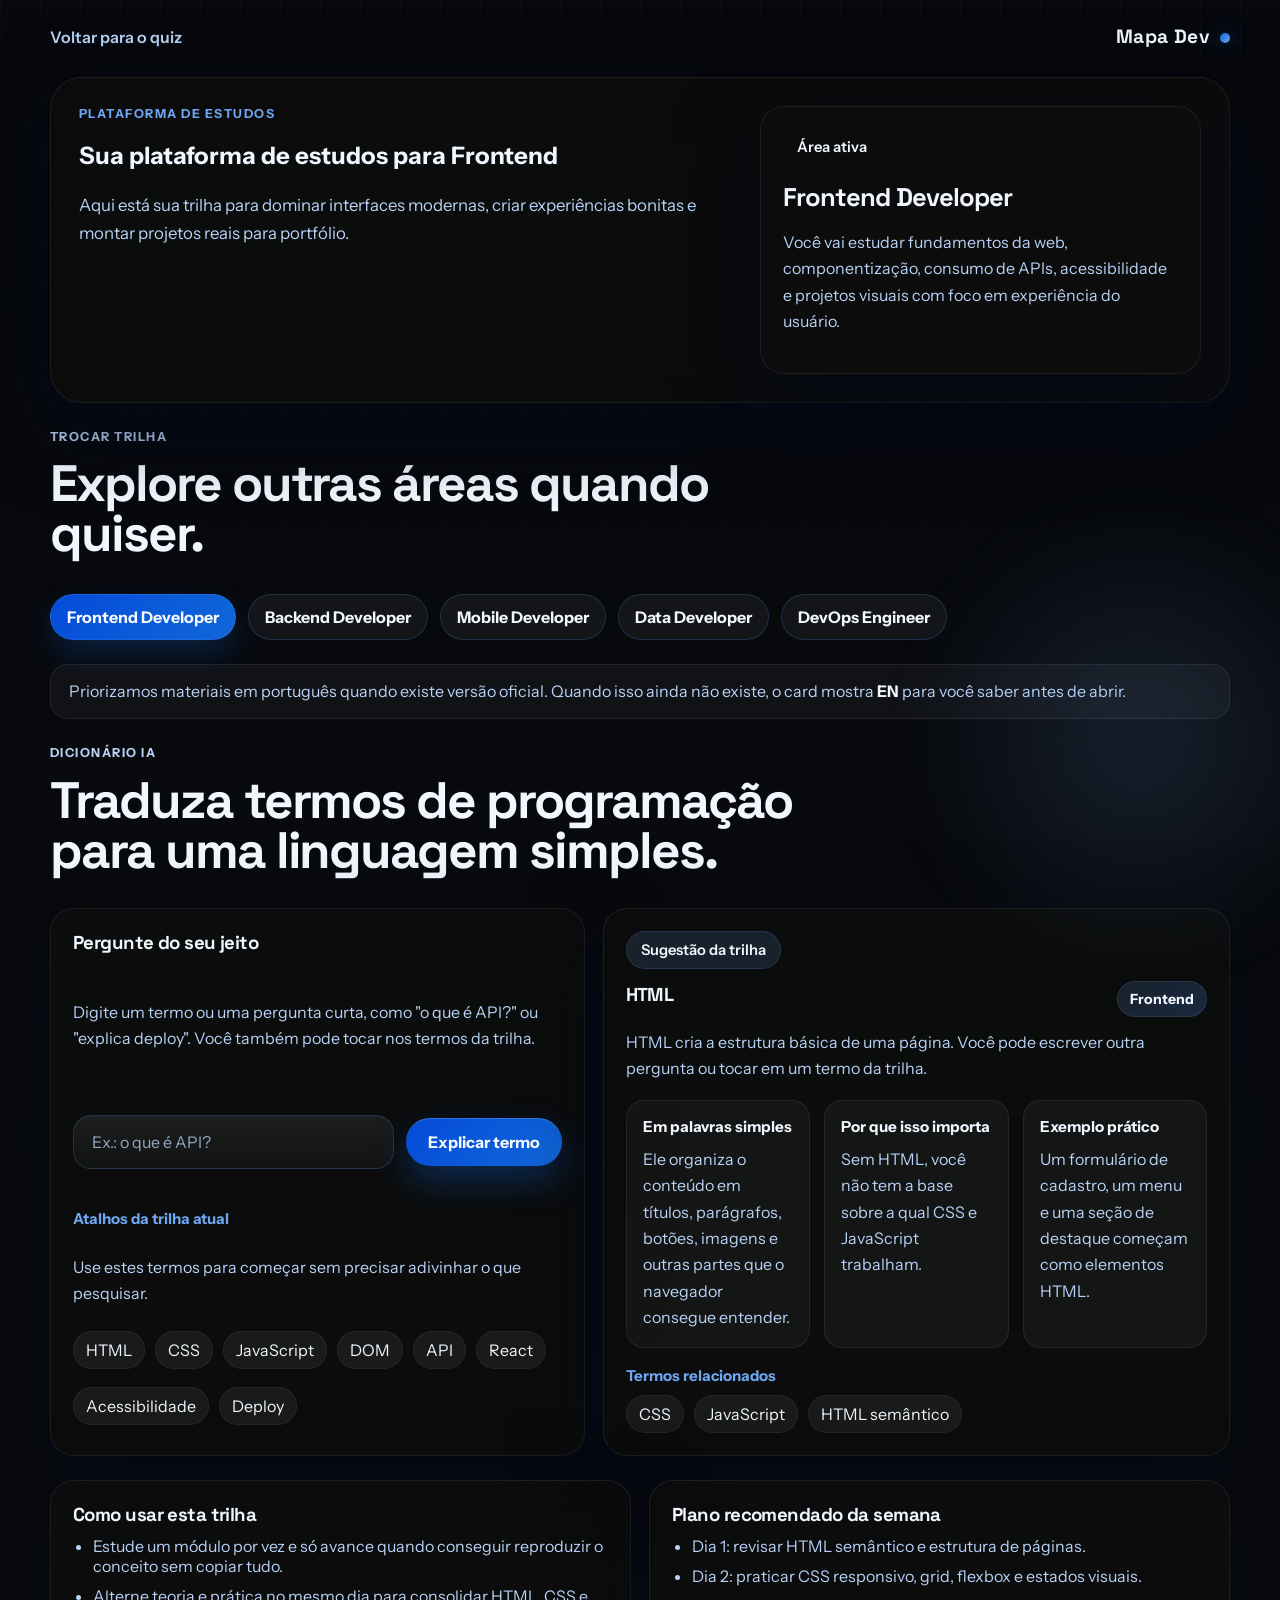
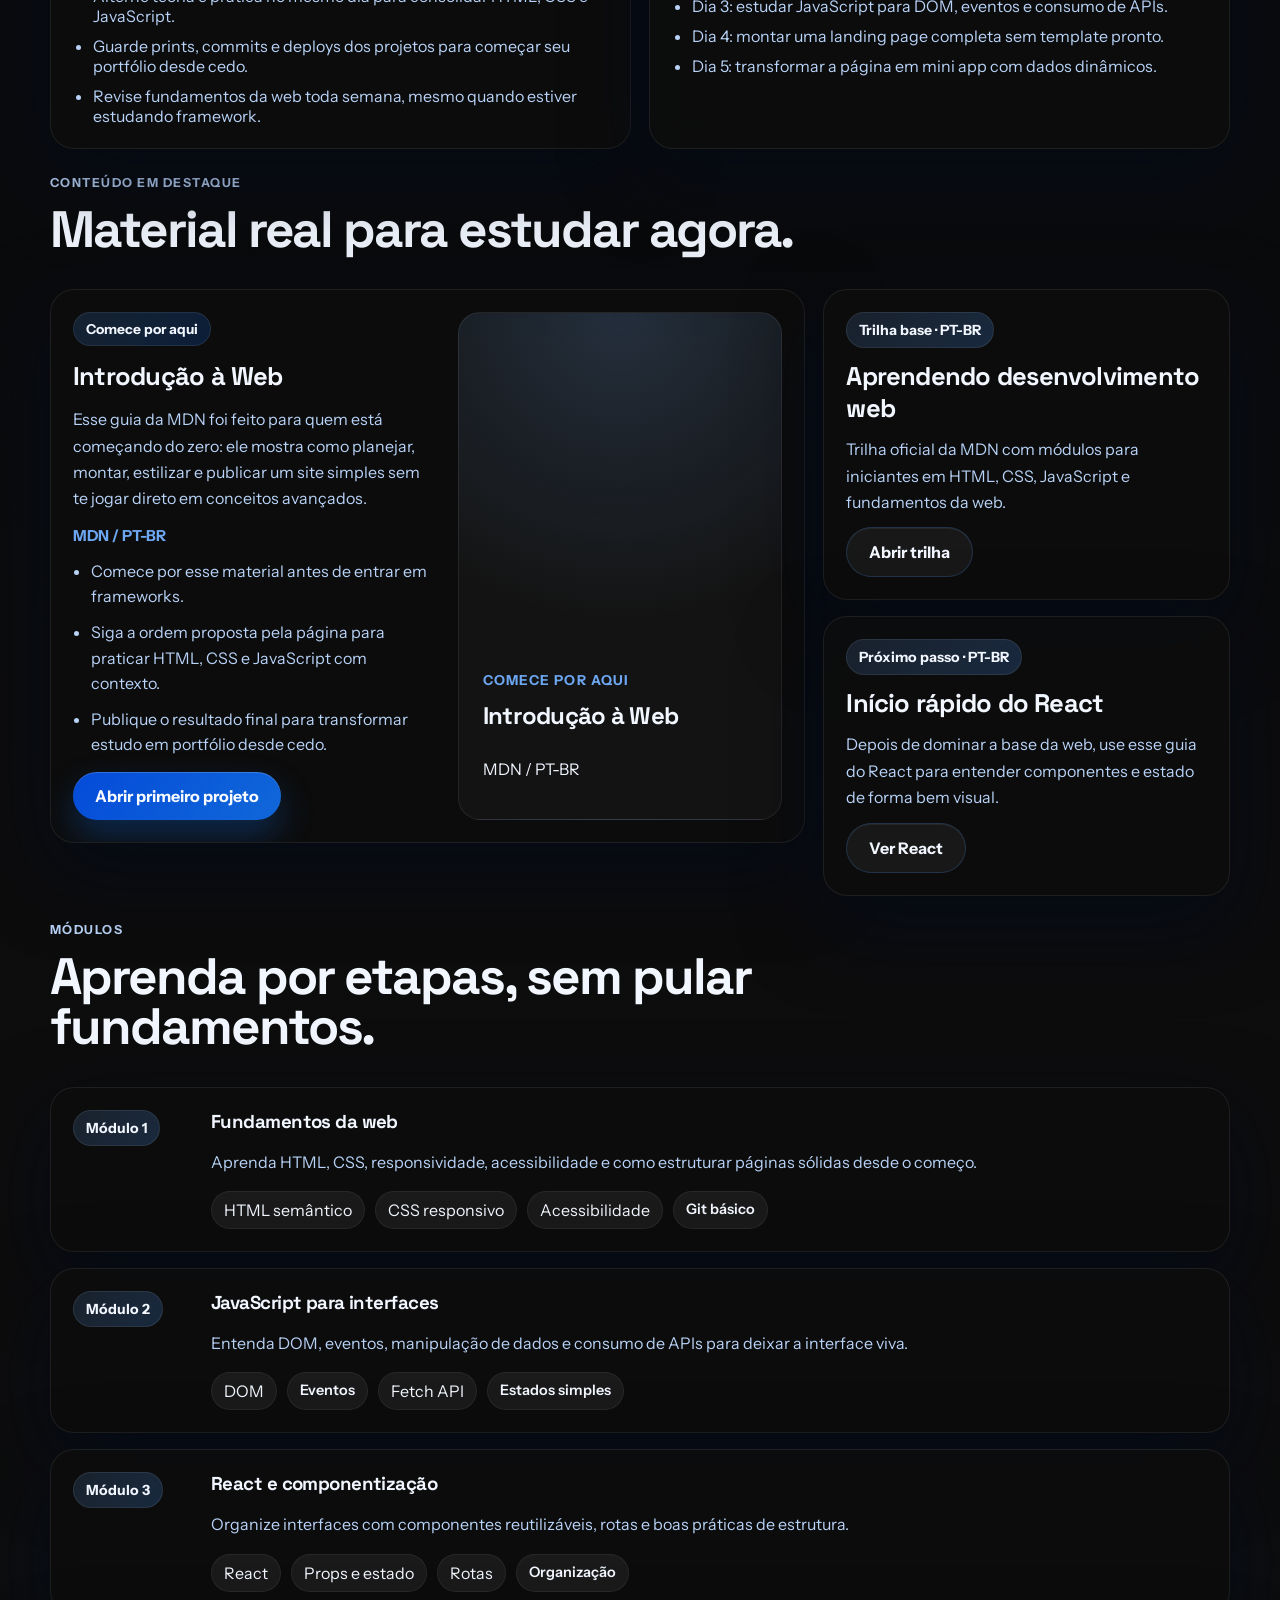
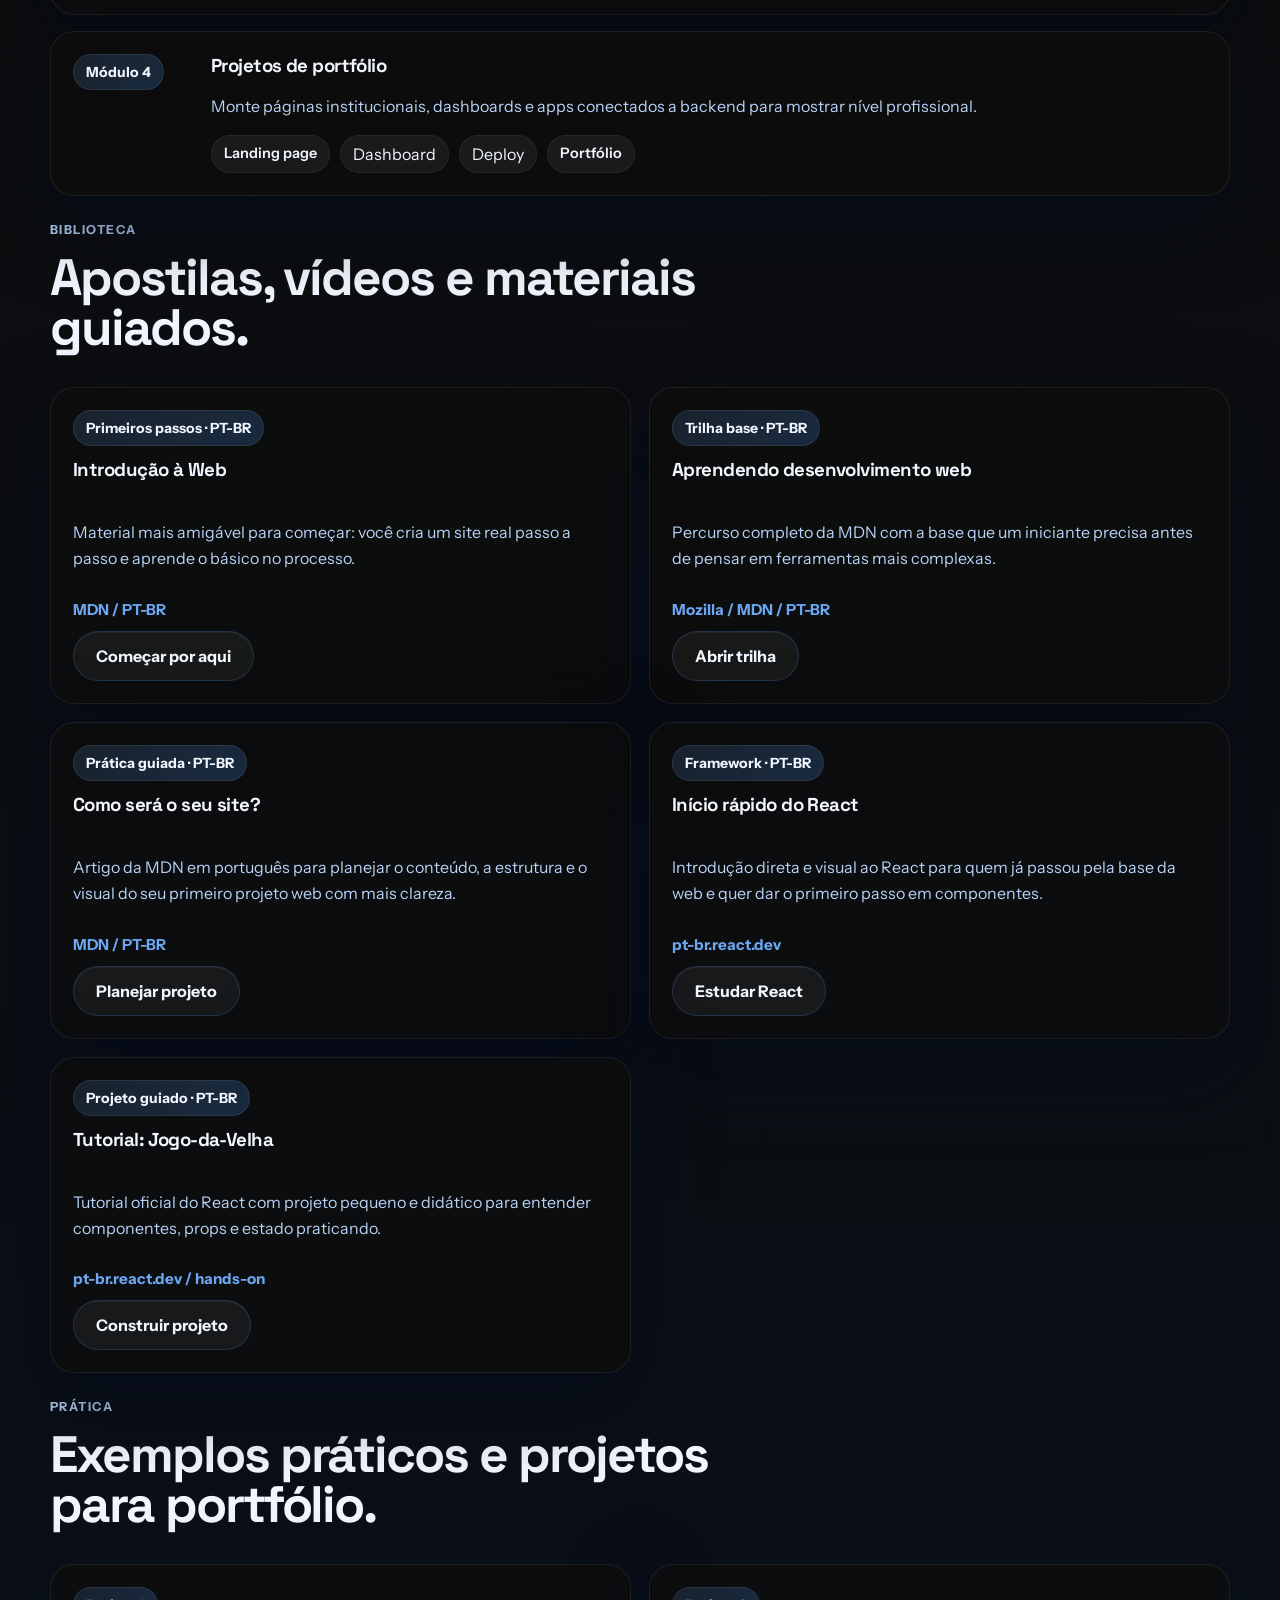
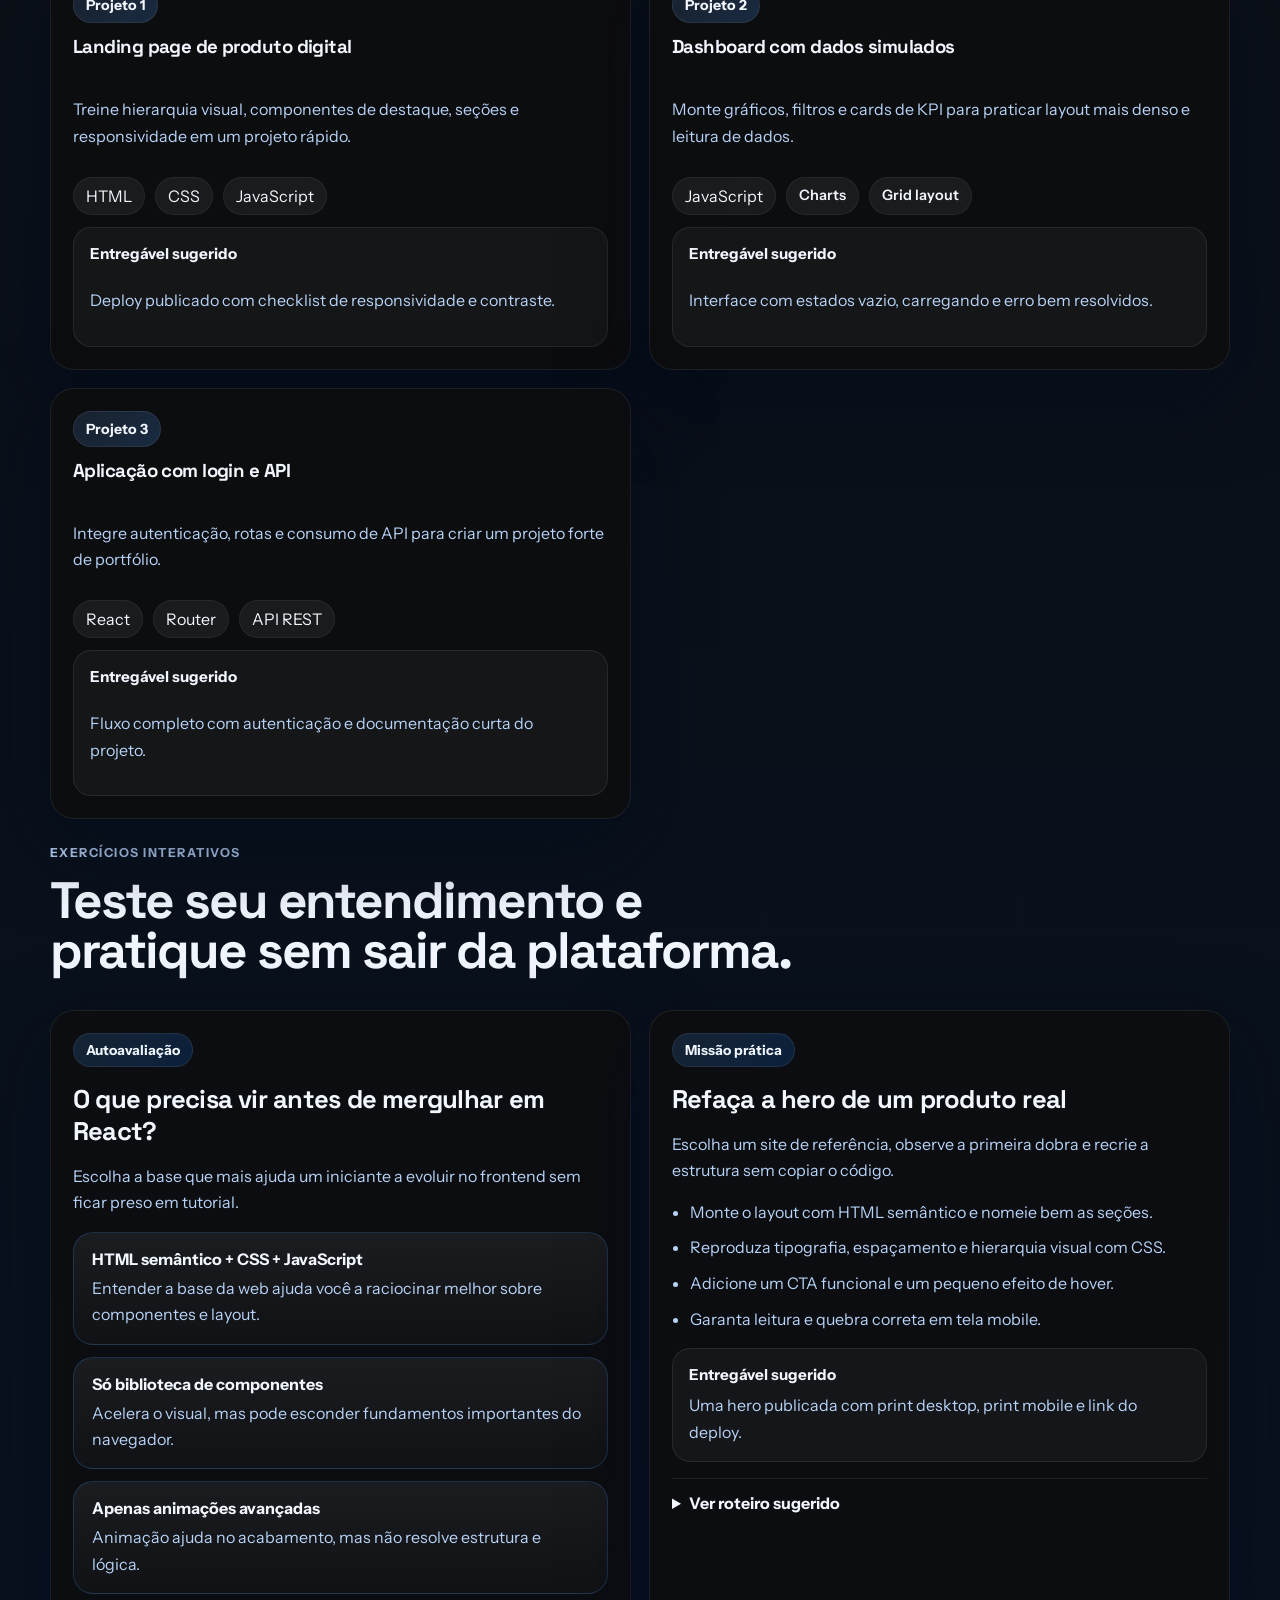
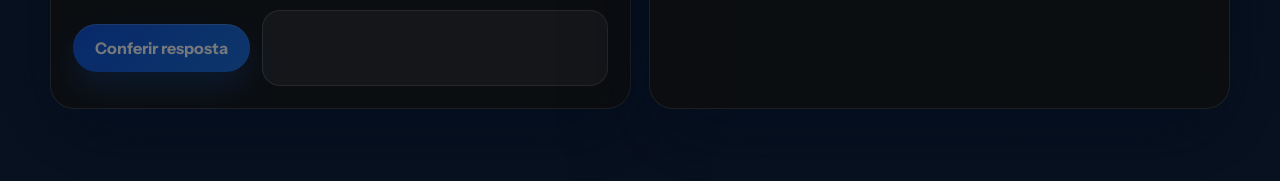
==== commit a821c965: "feat: adiciona dicionario IA para iniciantes" ====
--- a/estudos.html
+++ b/estudos.html
@@ -6,7 +6,7 @@
   <meta name="viewport" content="width=device-width, initial-scale=1.0" />
   <title>Mapa Dev | Plataforma de estudos</title>
   <meta name="description"
-    content="Acesse uma trilha de estudos personalizada com módulos, apostilas, vídeos e práticas para evoluir na sua área tech." />
+    content="Acesse uma trilha de estudos personalizada com m&oacute;dulos, apostilas, v&iacute;deos e pr&aacute;ticas para evoluir na sua &aacute;rea tech." />
   <link rel="preconnect" href="https://fonts.googleapis.com" />
   <link rel="preconnect" href="https://fonts.gstatic.com" crossorigin />
   <link
@@ -26,17 +26,17 @@
       <section class="study-hero-card">
         <div class="study-hero-copy">
           <p class="eyebrow">Plataforma de estudos</p>
-          <h1 id="studyHeroTitle">Sua área de estudos personalizada</h1>
+          <h1 id="studyHeroTitle">Sua &aacute;rea de estudos personalizada</h1>
           <p id="studyHeroDescription" class="hero-text">
-            Selecione uma área para visualizar módulos, conteúdos e práticas recomendadas.
+            Selecione uma &aacute;rea para visualizar m&oacute;dulos, conte&uacute;dos e pr&aacute;ticas recomendadas.
           </p>
         </div>
 
         <div class="study-meta-card">
-          <span class="card-label">Área ativa</span>
+          <span class="card-label">&Aacute;rea ativa</span>
           <strong id="studyAreaLabel">Escolha uma trilha</strong>
           <p id="studyAreaSupport">
-            O plano abaixo organiza o que estudar primeiro, o que praticar e como montar portfólio.
+            O plano abaixo organiza o que estudar primeiro, o que praticar e como montar portf&oacute;lio.
           </p>
         </div>
       </section>
@@ -44,16 +44,85 @@
       <section class="study-switcher-section">
         <div class="section-heading compact-heading">
           <p class="eyebrow">Trocar trilha</p>
-          <h2>Explore outras áreas quando quiser.</h2>
+          <h2>Explore outras &aacute;reas quando quiser.</h2>
         </div>
         <div class="study-switcher" id="studySwitcher"></div>
       </section>
 
       <section class="study-language-banner">
         <p>
-          Priorizamos materiais em português quando existe versão oficial. Quando isso ainda não
-          existe, o card mostra <strong>EN</strong> para você saber antes de abrir.
+          Priorizamos materiais em portugu&ecirc;s quando existe vers&atilde;o oficial. Quando isso ainda n&atilde;o
+          existe, o card mostra <strong>EN</strong> para voc&ecirc; saber antes de abrir.
         </p>
+      </section>
+
+      <section class="study-section glossary-section" id="glossarySection">
+        <div class="section-heading compact-heading">
+          <p class="eyebrow">Dicion&aacute;rio IA</p>
+          <h2>Traduza termos de programa&ccedil;&atilde;o para uma linguagem simples.</h2>
+        </div>
+
+        <div class="glossary-layout">
+          <article class="study-card glossary-search-card">
+            <div class="glossary-intro">
+              <h3>Pergunte do seu jeito</h3>
+              <p>
+                Digite um termo ou uma pergunta curta, como "o que &eacute; API?" ou
+                "explica deploy". Voc&ecirc; tamb&eacute;m pode tocar nos termos da trilha.
+              </p>
+            </div>
+
+            <form class="glossary-form" id="glossaryForm">
+              <label class="sr-only" for="glossaryInput">Digite um termo de programa&ccedil;&atilde;o</label>
+              <input
+                class="glossary-input"
+                id="glossaryInput"
+                name="glossary"
+                type="text"
+                placeholder="Ex.: o que &eacute; API?"
+                autocomplete="off"
+              />
+              <button class="button button-primary" type="submit">Explicar termo</button>
+            </form>
+
+            <div class="glossary-hint">
+              <strong>Atalhos da trilha atual</strong>
+              <p>Use estes termos para come&ccedil;ar sem precisar adivinhar o que pesquisar.</p>
+              <div class="pill-row glossary-chip-row" id="glossarySuggestions"></div>
+            </div>
+          </article>
+
+          <article class="study-card glossary-answer-card" id="glossaryAnswer" aria-live="polite">
+            <div class="glossary-answer-top">
+              <span class="card-label glossary-status" id="glossaryStatus">Sugest&atilde;o da trilha</span>
+              <div class="glossary-title-row">
+                <h3 id="glossaryTerm">API</h3>
+                <span class="resource-type glossary-category" id="glossaryCategory">Web</span>
+              </div>
+              <p class="glossary-summary" id="glossarySummary"></p>
+            </div>
+
+            <div class="glossary-answer-grid">
+              <div class="glossary-block">
+                <strong>Em palavras simples</strong>
+                <p id="glossaryDefinition"></p>
+              </div>
+              <div class="glossary-block">
+                <strong>Por que isso importa</strong>
+                <p id="glossaryImportance"></p>
+              </div>
+              <div class="glossary-block">
+                <strong>Exemplo pr&aacute;tico</strong>
+                <p id="glossaryExample"></p>
+              </div>
+            </div>
+
+            <div class="glossary-related">
+              <span class="glossary-related-label">Termos relacionados</span>
+              <div class="pill-row glossary-chip-row" id="glossaryRelated"></div>
+            </div>
+          </article>
+        </div>
       </section>
 
       <section class="study-overview-grid">
@@ -70,7 +139,7 @@
 
       <section class="study-section">
         <div class="section-heading compact-heading">
-          <p class="eyebrow">Conteúdo em destaque</p>
+          <p class="eyebrow">Conte&uacute;do em destaque</p>
           <h2>Material real para estudar agora.</h2>
         </div>
         <div id="featuredContent" class="featured-content"></div>
@@ -78,7 +147,7 @@
 
       <section class="study-section">
         <div class="section-heading compact-heading">
-          <p class="eyebrow">Módulos</p>
+          <p class="eyebrow">M&oacute;dulos</p>
           <h2>Aprenda por etapas, sem pular fundamentos.</h2>
         </div>
         <div class="module-list" id="moduleList"></div>
@@ -87,22 +156,22 @@
       <section class="study-section">
         <div class="section-heading compact-heading">
           <p class="eyebrow">Biblioteca</p>
-          <h2>Apostilas, vídeos e materiais guiados.</h2>
+          <h2>Apostilas, v&iacute;deos e materiais guiados.</h2>
         </div>
         <div class="resource-grid" id="resourceGrid"></div>
       </section>
 
       <section class="study-section">
         <div class="section-heading compact-heading">
-          <p class="eyebrow">Prática</p>
-          <h2>Exemplos práticos e projetos para portfólio.</h2>
+          <p class="eyebrow">Pr&aacute;tica</p>
+          <h2>Exemplos pr&aacute;ticos e projetos para portf&oacute;lio.</h2>
         </div>
         <div class="project-grid" id="projectGrid"></div>
       </section>
 
       <section class="study-section">
         <div class="section-heading compact-heading">
-          <p class="eyebrow">Exercícios interativos</p>
+          <p class="eyebrow">Exerc&iacute;cios interativos</p>
           <h2>Teste seu entendimento e pratique sem sair da plataforma.</h2>
         </div>
         <div class="exercise-grid" id="exerciseGrid"></div>
--- a/styles.css
+++ b/styles.css
@@ -716,7 +716,8 @@
   flex-wrap: wrap;
 }
 
-.pill-row span {
+.pill-row span,
+.pill-row button {
   padding: 8px 12px;
   border-radius: 999px;
   background: rgba(255, 255, 255, 0.06);
@@ -726,6 +727,23 @@
   border: 1px solid rgba(255, 255, 255, 0.06);
 }
 
+.pill-row button {
+  font: inherit;
+  cursor: pointer;
+  transition:
+    transform 180ms ease,
+    border-color 180ms ease,
+    background 180ms ease,
+    box-shadow 180ms ease;
+}
+
+.pill-row button:hover {
+  transform: translateY(-2px);
+  border-color: rgba(109, 167, 242, 0.32);
+  background: rgba(75, 148, 242, 0.12);
+  box-shadow: 0 14px 28px rgba(2, 6, 23, 0.18);
+}
+
 .result-actions {
   display: grid;
   gap: 10px;
@@ -782,6 +800,148 @@
 
 .study-language-banner strong {
   color: var(--ink);
+}
+
+.sr-only {
+  position: absolute;
+  width: 1px;
+  height: 1px;
+  padding: 0;
+  margin: -1px;
+  overflow: hidden;
+  clip: rect(0, 0, 0, 0);
+  white-space: nowrap;
+  border: 0;
+}
+
+.glossary-section {
+  gap: 16px;
+}
+
+.glossary-layout {
+  display: grid;
+  grid-template-columns: minmax(0, 0.92fr) minmax(0, 1.08fr);
+  gap: 18px;
+}
+
+.glossary-search-card,
+.glossary-answer-card {
+  display: grid;
+  gap: 18px;
+}
+
+.glossary-intro,
+.glossary-answer-top {
+  display: grid;
+  gap: 12px;
+}
+
+.glossary-intro h3,
+.glossary-title-row h3 {
+  margin: 0;
+  font-family: "Space Grotesk", sans-serif;
+  letter-spacing: -0.03em;
+}
+
+.glossary-intro p,
+.glossary-summary,
+.glossary-hint p,
+.glossary-block p {
+  margin: 0;
+  color: var(--muted);
+  line-height: 1.65;
+}
+
+.glossary-form {
+  display: grid;
+  grid-template-columns: minmax(0, 1fr) auto;
+  gap: 12px;
+  align-items: center;
+}
+
+.glossary-input {
+  width: 100%;
+  min-height: 54px;
+  border-radius: 18px;
+  border: 1px solid var(--line);
+  background:
+    linear-gradient(180deg, rgba(255, 255, 255, 0.04), transparent),
+    rgba(255, 255, 255, 0.03);
+  color: var(--ink);
+  padding: 0 18px;
+  font: inherit;
+  box-shadow: inset 0 1px 0 rgba(255, 255, 255, 0.04);
+}
+
+.glossary-input::placeholder {
+  color: rgba(184, 211, 247, 0.78);
+}
+
+.glossary-input:focus-visible,
+.pill-row button:focus-visible {
+  outline: 3px solid rgba(109, 167, 242, 0.34);
+  outline-offset: 3px;
+}
+
+.glossary-hint {
+  display: grid;
+  gap: 10px;
+}
+
+.glossary-hint strong,
+.glossary-related-label {
+  color: var(--secondary);
+  font-size: 0.94rem;
+  font-weight: 700;
+}
+
+.glossary-chip-row {
+  align-items: flex-start;
+}
+
+.glossary-status {
+  width: fit-content;
+  background: rgba(109, 167, 242, 0.14);
+  color: var(--ink);
+  border: 1px solid rgba(109, 167, 242, 0.16);
+}
+
+.glossary-title-row {
+  display: flex;
+  gap: 14px;
+  align-items: center;
+  justify-content: space-between;
+  flex-wrap: wrap;
+}
+
+.glossary-category {
+  white-space: nowrap;
+}
+
+.glossary-answer-grid {
+  display: grid;
+  grid-template-columns: repeat(3, minmax(0, 1fr));
+  gap: 14px;
+}
+
+.glossary-block {
+  display: grid;
+  gap: 10px;
+  align-content: start;
+  padding: 16px;
+  border-radius: 18px;
+  background: rgba(255, 255, 255, 0.04);
+  border: 1px solid rgba(255, 255, 255, 0.08);
+}
+
+.glossary-block strong {
+  color: var(--ink);
+  font-size: 0.95rem;
+}
+
+.glossary-related {
+  display: grid;
+  gap: 10px;
 }
 
 .study-hero-card,
@@ -1230,6 +1390,8 @@
 
 @media (max-width: 900px) {
   .study-hero-card,
+  .glossary-layout,
+  .glossary-answer-grid,
   .study-overview-grid,
   .resource-grid,
   .project-grid,
@@ -1391,13 +1553,18 @@
     align-items: stretch;
   }
 
+  .glossary-form {
+    grid-template-columns: 1fr;
+  }
+
   .timeline-item,
   .featured-primary {
     grid-template-columns: 1fr;
   }
 
   .resource-link,
-  .exercise-submit {
+  .exercise-submit,
+  .glossary-form .button {
     width: 100%;
   }
 
